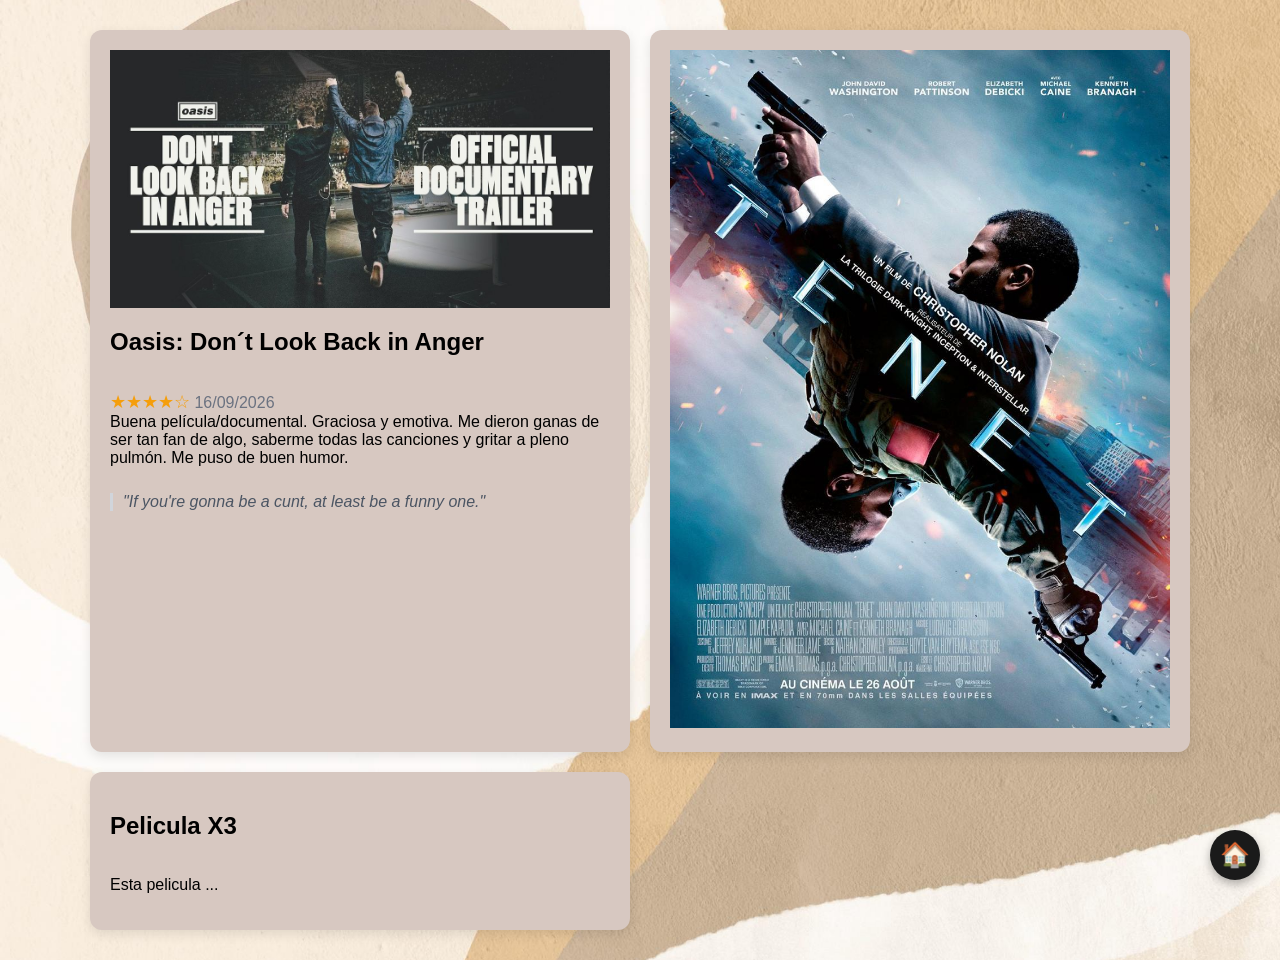
==== catalogo.html @ f57b5c26 "Add files via upload" ====
<head>
    <meta charset="UTF-8">
    <meta name="robots" content="noindex, nofollow">
    <title>Mis reseñas</title>
    <link rel="stylesheet" href="styles.css">
    <!--Esto es un comentario, rel viene de relacion, aclara al navegador que va a ser un archivo de estilos -->
</head>
<body class="pagina-reseñas">
    <div class="tarjeta">
        <img src="oasis.jpg" alt="Descripción de la foto" class="tarjeta-imagen">
        <h2>Oasis: Don´t Look Back in Anger</h2>
        <p>
            <span class="estrellas">★★★★☆</span>
            <span class="fecha">16/09/2026</span>
            <br class="tarjeta-texto"> Buena película/documental. Graciosa y emotiva. Me dieron ganas de ser tan fan de algo, saberme todas
            las canciones y gritar a pleno pulmón. Me puso de buen humor. 
            <blockquote class="tarjeta-cita">
            "If you're gonna be a cunt, at least be a funny one."
        </blockquote>
        </p>
    </div>
    <div class="tarjeta">
        <img src="tenet.jpg" alt="Descripción de la foto" class="tarjeta-imagen">
        <h2>Tenet</h2>
        <p>
            <span class="estrellas">★★★★☆</span>
            <span class="fecha">12/09/2026</span>
            <br class="tarjeta-texto"> Película muy confusa, a lo mejor innecesariamente demasiado y por eso no se lleva las cinco
            estrellas, aun así es muy entretenida como para tener una peor valoración. Una idea muy original 
            
            <blockquote class="tarjeta-cita">
            "What's happened, happened."
        </blockquote>
        </p>
    </div>
    <div class="tarjeta">
        <h2>Pelicula X3</h2>
        <p>Esta pelicula ...</p>
    </div>
<a href="index.html" class="boton-inicio" title="Volver a la página principal">
    🏠
</a>
</body>
---- styles.css ----
body{
    font-family: Arial, Helvetica, sans-serif;
    height: 100%;
    width: 100vw;
    display:flex;
    justify-content:center;
    background: url(fondo.jpg) center center;
    background-size:cover;
    
}
H1{color: #cf3c3c}

/* Estilo del botón */
.boton-redireccion {
  /* 1. Forma y estructura */
  display: inline-block;        /* Permite darle ancho, alto y márgenes */
  padding: 8px 16px;           /* Espacio interno: arriba/abajo e izquierda/derecha */
  
  /* 2. Colores y fondo */
  background-color: #f2c17c;    /* Color de fondo (verde) */
  color: white;                 /* Color del texto */
  
  /* 3. Bordes y esquinas */
  border: 2px solid #965b08;    /* Borde: grosor, estilo y color */
  border-radius: 8px;           /* Redondea las esquinas del rectángulo */
  
  /* 4. Texto y tipografía */
  text-decoration: none;        /* Quita el subrayado azul por defecto */
  font-family: Arial, sans-serif;
  font-weight: bold;            /* Texto en negrita */
  font-size: 16px;
  
  /* 5. Efectos de interacción */
  cursor: pointer;              /* Muestra la manita al pasar el ratón */
  transition: all 0.3s ease;    /* Suaviza los cambios de color al pasar el ratón */
}
a:hover {color:#965b08;} /* color par aplicar al enlace después de que se visita*/
/*  
    body.pagina-reseñas{
        background-image: none;
        background-color:#f0d0a3;}
    .tarjeta{
     1. Forma y estructura 
    display: inline-block;         Permite darle ancho, alto y márgenes 
    padding: 6px 10px;            Espacio interno: arriba/abajo e izquierda/derecha 
    
     2. Colores y fondo 
    background-color: #f2c17c;     Color de fondo (verde) 
    color: white;                  Color del texto 
    
     3. Bordes y esquinas 
    border: 2px solid #965b08;     Borde: grosor, estilo y color 
    border-radius: 8px;            Redondea las esquinas del rectángulo 
    
     4. Texto y tipografía 
    text-decoration: none;         Quita el subrayado azul por defecto 
    font-family: Arial, sans-serif;
    font-size: 16px;
    }
*/
body.pagina-reseñas {
    display: grid;
    /* Reemplaza auto-fit por un número fijo de columnas */
    grid-template-columns: repeat(2, 1fr); 
    gap: 20px;
    width: 100%;
    max-width: 1100px;
    margin: 10px auto;
    padding: 20px;
}
/* 2. Estilo individual de la Tarjeta */
.tarjeta {
    background-color: rgb(215, 200, 193);   /* Fondo blanco para resaltar sobre el fondo azul */
    border-radius: 12px;       /* Esquinas redondeadas */
    box-shadow: 0 4px 12px rgba(0, 0, 0, 0.1); /* Sombra suave para dar elevación */
    overflow: auto;          /* Mantiene la imagen dentro de los bordes redondeados */
    display: flex;
    flex-direction: column;    /* Ordena imagen arriba y texto abajo internamente */
    transition: transform 0.3s ease, box-shadow 0.3s ease;
    padding: 20px;
}
.tarjeta:hover {
    background-color: rgb(195, 180, 173); /* El nuevo color de fondo al pasar el ratón */
    cursor: pointer;                      /* Cambia el cursor a una mano */
}
.estrellas {
    color: #f59e0b;                        /* Color dorado/amarillo para las estrellas */
    font-size: 1.1rem;
}

.fecha {
    color: #6b7280;                        /* Color gris discreto */
}
.tarjeta-cita {
    margin: 10px 0 0 0;
    padding-left: 10px;
    border-left: 3px solid #d1d5db;        /* Línea lateral para destacar la frase */
    font-style: italic;
    color: #4b5563;
}
.tarjeta-texto {
    text-align: justify;

}

.boton-inicio {
    position: fixed;            /* Lo fija en la pantalla aunque hagas scroll */
    bottom: 20px;               /* Distancia desde la parte inferior */
    right: 20px;                /* Distancia desde la derecha */
    width: 50px;
    height: 50px;
    background-color: #1a1a1a;  /* Color de fondo del botón */
    color: #ffffff;             /* Color del icono */
    border-radius: 50%;         /* Lo hace completamente redondo */
    display: flex;
    justify-content: center;    /* Centra el icono horizontalmente */
    align-items: center;        /* Centra el icono verticalmente */
    font-size: 24px;            /* Tamaño de la casita */
    text-decoration: none;      /* Quita el subrayado del enlace */
    box-shadow: 0 4px 10px rgba(0, 0, 0, 0.3); /* Sombra para resaltar */
    z-index: 1000;              /* Asegura que quede por encima de otros elementos */
    transition: transform 0.2s ease, background-color 0.2s ease;
}

/* Efecto al pasar el ratón por encima */
.boton-inicio:hover {
    background-color: #333333;
    transform: scale(1.1);      /* Se agranda ligeramente */
}
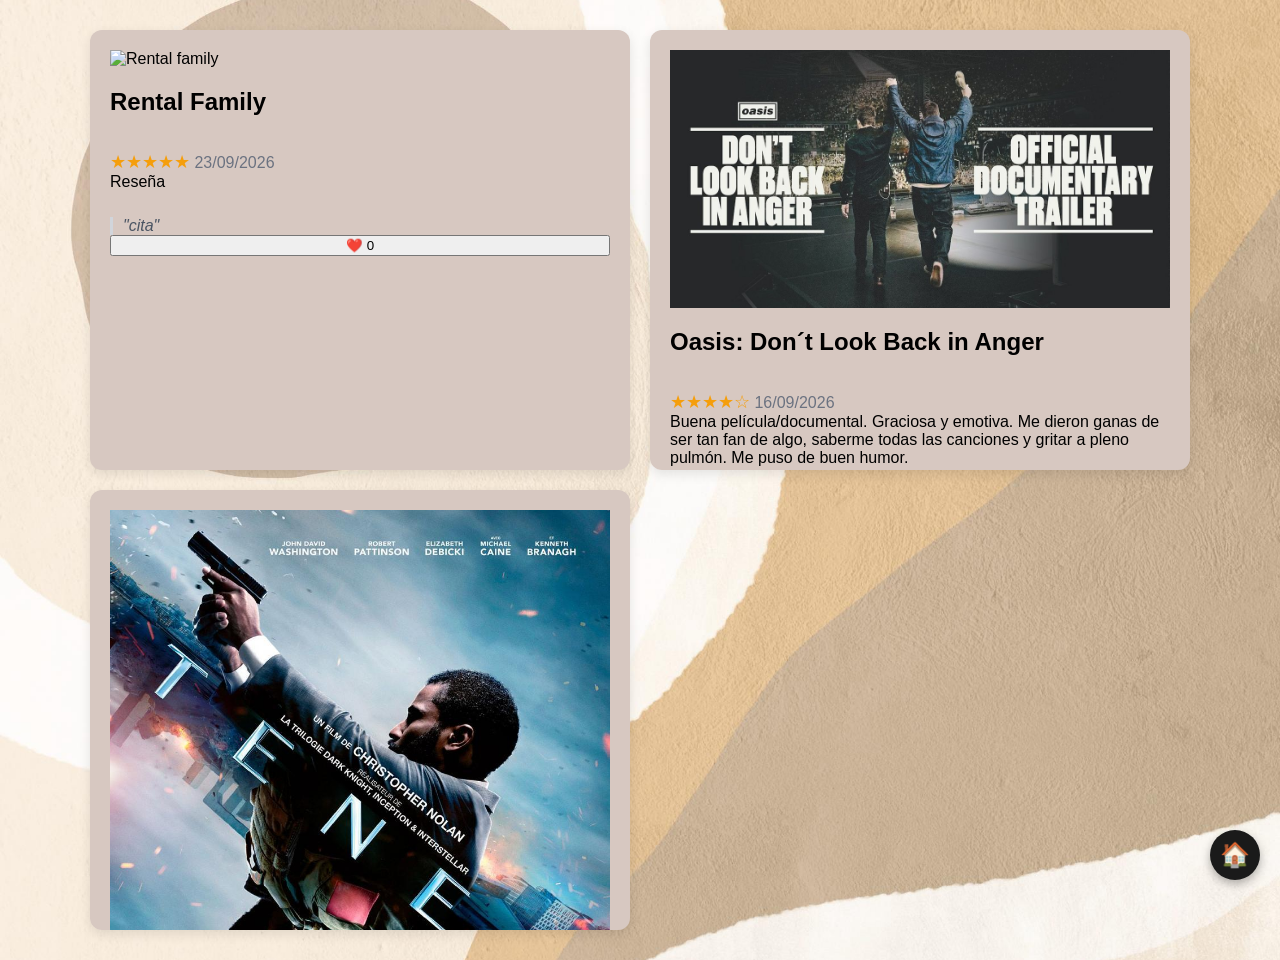
==== commit bd931814: "Update catalogo.html" ====
--- a/catalogo.html
+++ b/catalogo.html
@@ -6,6 +6,20 @@
     <!--Esto es un comentario, rel viene de relacion, aclara al navegador que va a ser un archivo de estilos -->
 </head>
 <body class="pagina-reseñas">
+    <div class="tarjeta">
+        <img src="rental_family.png" alt="Rental family" class="tarjeta-imagen">
+        <h2>Rental Family</h2>
+        <p><span class="estrellas">★★★★★</span>
+            <span class="fecha">23/09/2026</span>
+            <br class="tarjeta-texto"> Reseña
+            
+            <blockquote class="tarjeta-cita">
+            "cita"
+        </blockquote>
+        <button class="btn-like" onclick="darLike(this)">
+            ❤️ <span class="contador-likes">0</span>
+        </button></p>
+    </div>
     <div class="tarjeta">
         <img src="oasis.jpg" alt="Descripción de la foto" class="tarjeta-imagen">
         <h2>Oasis: Don´t Look Back in Anger</h2>
@@ -17,6 +31,9 @@
             <blockquote class="tarjeta-cita">
             "If you're gonna be a cunt, at least be a funny one."
         </blockquote>
+        <button class="btn-like" onclick="darLike(this)">
+            ❤️ <span class="contador-likes">0</span>
+        </button>
         </p>
     </div>
     <div class="tarjeta">
@@ -31,13 +48,32 @@
             <blockquote class="tarjeta-cita">
             "What's happened, happened."
         </blockquote>
+        <button class="btn-like" onclick="darLike(this)">
+            ❤️ <span class="contador-likes">0</span>
+        </button>
         </p>
     </div>
-    <div class="tarjeta">
-        <h2>Pelicula X3</h2>
-        <p>Esta pelicula ...</p>
-    </div>
+    
 <a href="index.html" class="boton-inicio" title="Volver a la página principal">
     🏠
 </a>
-</body>+<script>
+function darLike(boton) {
+    // Busca el elemento del número dentro del botón que fue presionado
+    const contador = boton.querySelector('.contador-likes');
+    let likesActuales = parseInt(contador.textContent);
+
+    // Comprueba si el botón ya tiene la clase 'activo' (ya le dimos like)
+    if (boton.classList.contains('activo')) {
+        likesActuales--;               // Quita un like
+        boton.classList.remove('activo');
+    } else {
+        likesActuales++;               // Agrega un like
+        boton.classList.add('activo');
+    }
+
+    // Actualiza el número visible
+    contador.textContent = likesActuales;
+}
+</script>
+</body>
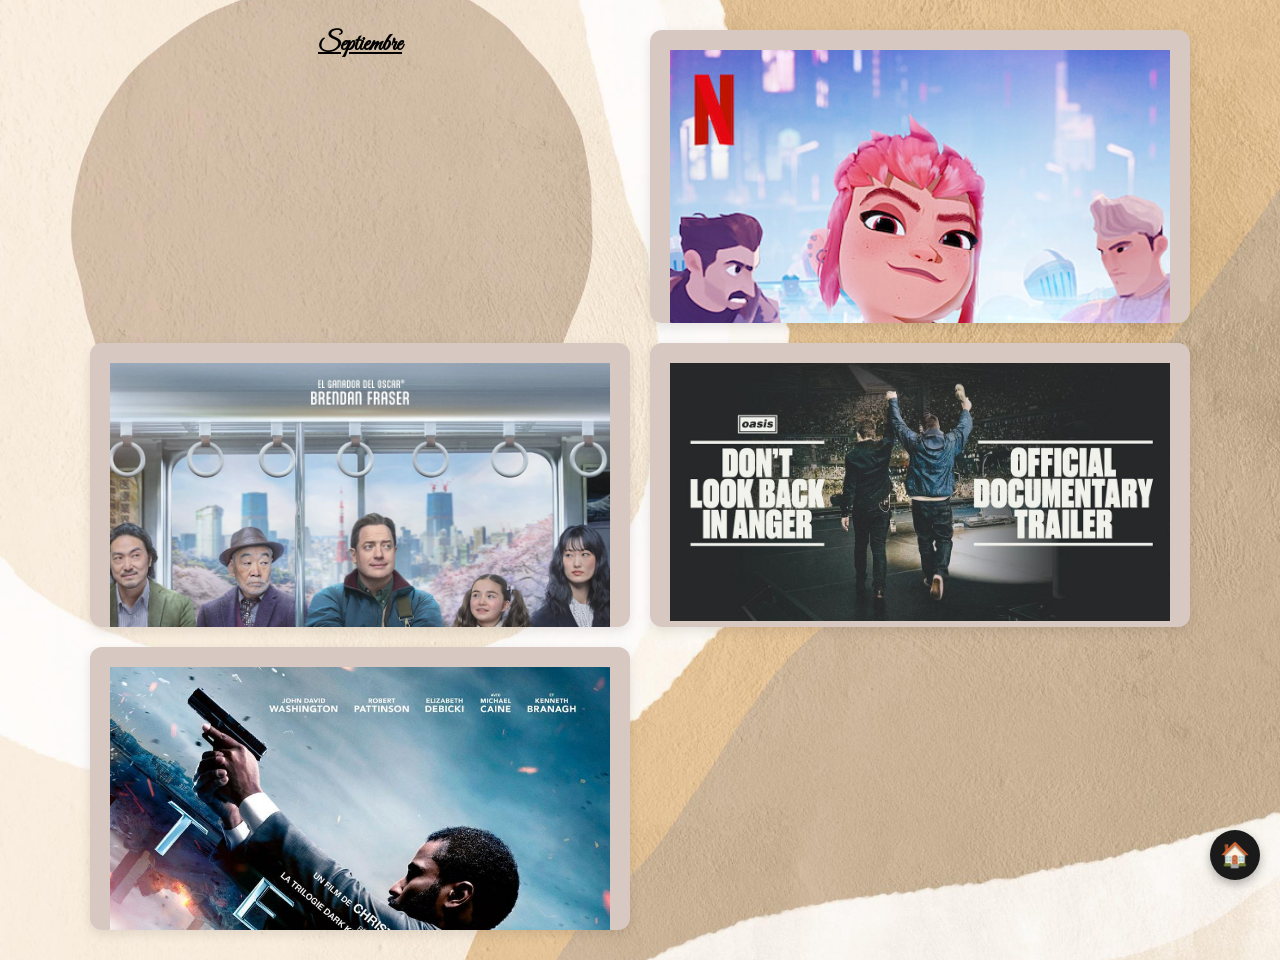
==== commit f7485f7e: "Nimona in da house, intenté poner título de mes y añadí la tabla de finanzas" ====
--- a/catalogo.html
+++ b/catalogo.html
@@ -3,24 +3,47 @@
     <meta name="robots" content="noindex, nofollow">
     <title>Mis reseñas</title>
     <link rel="stylesheet" href="styles.css">
+    <link rel="preconnect" href="https://fonts.googleapis.com">
+    <link rel="preconnect" href="https://fonts.gstatic.com" crossorigin>
+    <link href="https://fonts.googleapis.com/css2?family=Alex+Brush&family=Great+Vibes&family=Sacramento&display=swap" rel="stylesheet">
     <!--Esto es un comentario, rel viene de relacion, aclara al navegador que va a ser un archivo de estilos -->
 </head>
 <body class="pagina-reseñas">
-    <div class="tarjeta">
+    <h1 class="mes">Septiembre</h1>
+    <div class="tarjeta" id="reseña-nimona">
+        <img src="nimona.jpg" alt="Descripción de la foto" class="tarjeta-imagen">
+        <h2>Nimona</h2>
+        <p>
+            <span class="estrellas">★★★⯨</span>
+            <span class="fecha">25/09/2026</span>
+            <br class="tarjeta-texto">
+             Qué animación tan más bonita. Qué recuerdos de cuando me leí
+            el libro. 
+            <blockquote class="tarjeta-cita">
+            "Something, something, something... We win"
+        </blockquote>
+        <button class="btn-like" onclick="darLike(this)">
+            ❤️ <span class="contador-likes">0</span>
+        </button>
+        </p>
+    </div>
+    <div class="tarjeta" id="reseña-rental_family">
         <img src="rental_family.png" alt="Rental family" class="tarjeta-imagen">
         <h2>Rental Family</h2>
         <p><span class="estrellas">★★★★★</span>
             <span class="fecha">23/09/2026</span>
-            <br class="tarjeta-texto"> Reseña
+            <br class="tarjeta-texto">  Qué trama más bonita y más triste a la vez. 
+            Qué curiosa la fina línea entre lo que sentimos y lo que fingimos y que manera más original de abordar el tema.
+            Al final, los seres humanos somos vínculos.
             
             <blockquote class="tarjeta-cita">
-            "cita"
+            "Sometimes all we need is someone to look us in the eye and remind us we exist."
         </blockquote>
         <button class="btn-like" onclick="darLike(this)">
             ❤️ <span class="contador-likes">0</span>
         </button></p>
     </div>
-    <div class="tarjeta">
+    <div class="tarjeta" id="reseña-oasis">
         <img src="oasis.jpg" alt="Descripción de la foto" class="tarjeta-imagen">
         <h2>Oasis: Don´t Look Back in Anger</h2>
         <p>
@@ -36,7 +59,7 @@
         </button>
         </p>
     </div>
-    <div class="tarjeta">
+    <div class="tarjeta" id="reseña-tenet">
         <img src="tenet.jpg" alt="Descripción de la foto" class="tarjeta-imagen">
         <h2>Tenet</h2>
         <p>
@@ -53,6 +76,7 @@
         </button>
         </p>
     </div>
+    
     
 <a href="index.html" class="boton-inicio" title="Volver a la página principal">
     🏠
--- a/styles.css
+++ b/styles.css
@@ -3,6 +3,7 @@
     height: 100%;
     width: 100vw;
     display:flex;
+    flex-direction: column;
     justify-content:center;
     background: url(fondo.jpg) center center;
     background-size:cover;
@@ -58,6 +59,28 @@
     font-size: 16px;
     }
 */
+.mes {
+    color: black;
+    font-family: 'Great Vibes', cursive, Verdana, sans-serif;
+    font-size: x-large;
+    text-decoration: underline;
+
+    /* 1. Ajusta la caja exactamente al tamaño de la palabra */
+    display: block;
+    width: fit-content;
+    
+    /* 2. Centra el bloque en el espacio disponible */
+    margin: 0 auto 20px auto; 
+
+    /* 3. Transición suave con transform en lugar de font-size */
+    transition: transform 0.15s ease;
+}
+
+.mes:hover {
+    /* 4. Agranda el texto sin afectar la caja invisible */
+    transform: scale(1.2);
+    cursor: pointer;
+}
 body.pagina-reseñas {
     display: grid;
     /* Reemplaza auto-fit por un número fijo de columnas */
@@ -68,6 +91,7 @@
     margin: 10px auto;
     padding: 20px;
 }
+
 /* 2. Estilo individual de la Tarjeta */
 .tarjeta {
     background-color: rgb(215, 200, 193);   /* Fondo blanco para resaltar sobre el fondo azul */
@@ -126,4 +150,35 @@
 .boton-inicio:hover {
     background-color: #333333;
     transform: scale(1.1);      /* Se agranda ligeramente */
-}+}
+.btn-like {
+    background-color: #fce7f3;
+    color: #db2777;
+    border: 1px solid #fbcfe8;
+    padding: 6px 14px;
+    border-radius: 20px;
+    font-weight: bold;
+    cursor: pointer;
+    display: inline-flex;
+    align-items: center;
+    gap: 6px;
+    transition: transform 0.2s ease, background-color 0.2s ease;
+    margin-top: 10px;
+}
+
+.btn-like:hover {
+    background-color: #fbcfe8;
+    transform: scale(1.05);
+}
+
+/* Estilo cuando ya se ha dado like */
+.btn-like.activo {
+    background-color: #ec4899;
+    color: white;
+    border-color: #ec4899;
+}
+.linea-puntos {
+    border: none;                 /* Quitamos el borde sólido por defecto */
+    border-top: 2px dotted #333;  /* Creamos la línea de puntitos arriba */
+    margin: 2em 0;                /* Espacio arriba y abajo de la línea */
+}
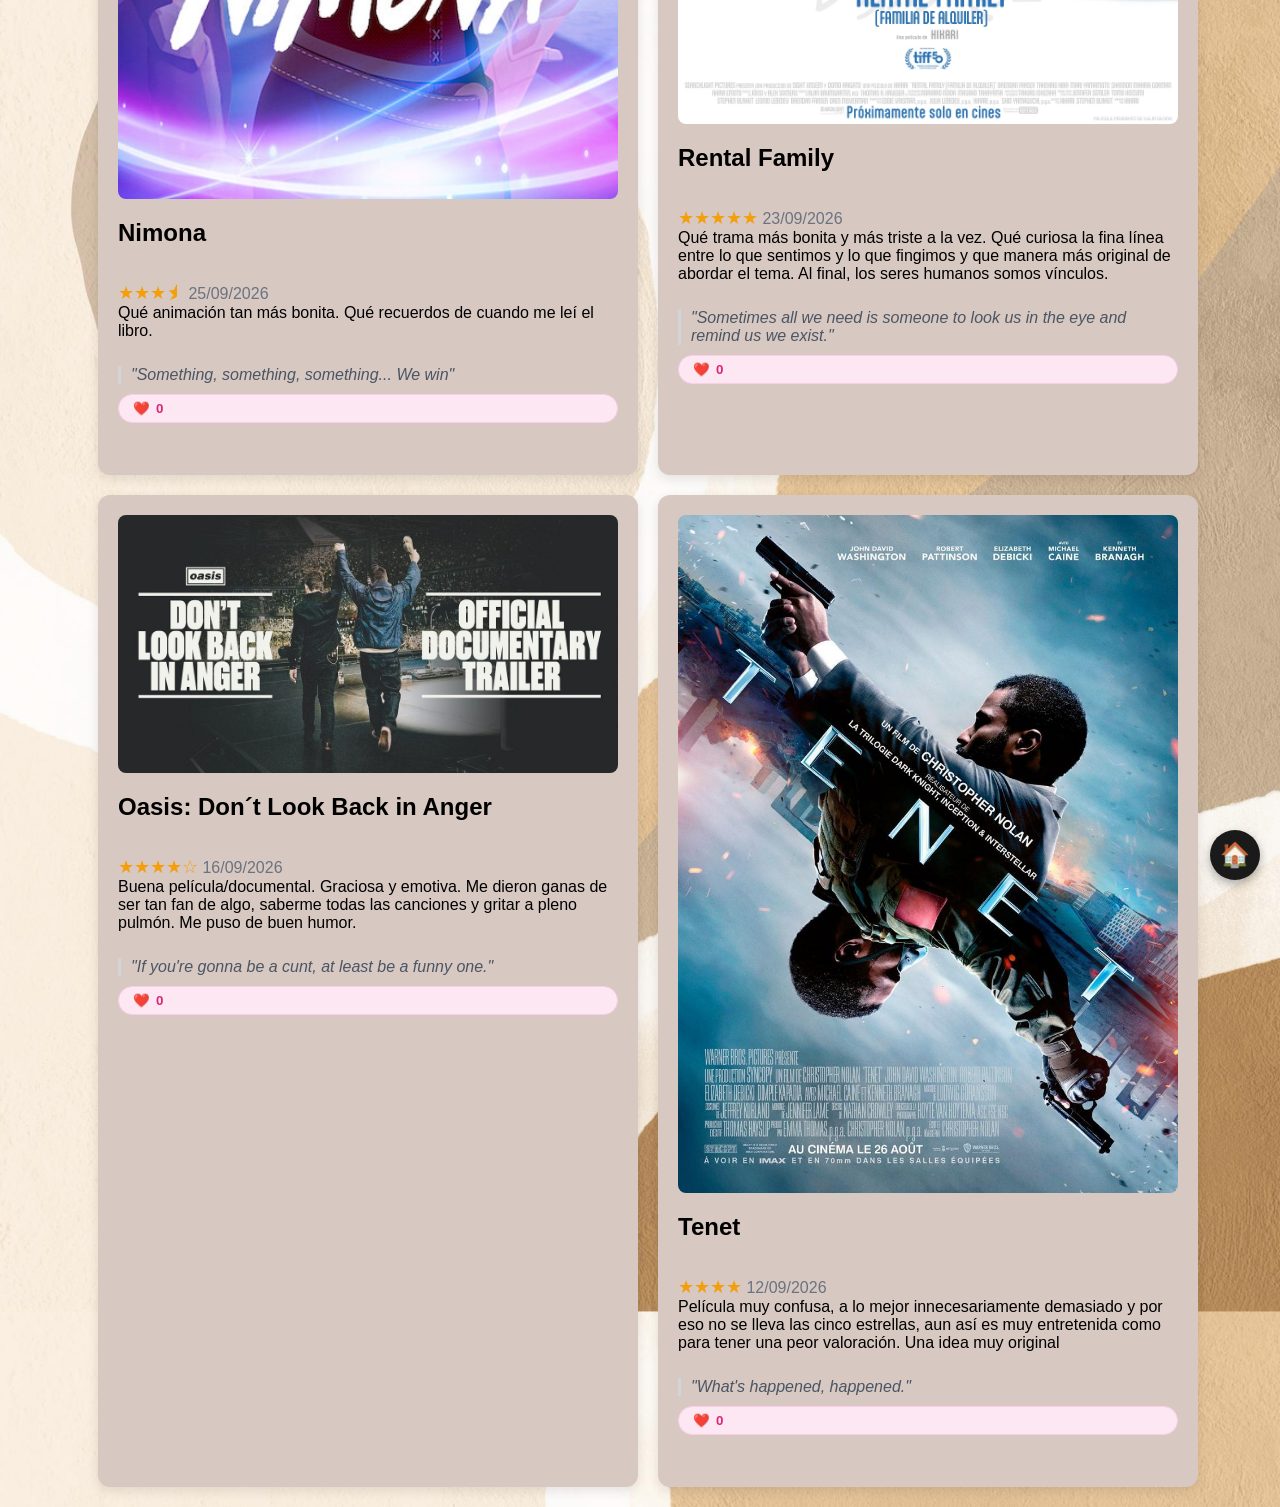
==== commit a4cf3f3f: "actualización tarjetas" ====
--- a/catalogo.html
+++ b/catalogo.html
@@ -8,73 +8,75 @@
     <link href="https://fonts.googleapis.com/css2?family=Alex+Brush&family=Great+Vibes&family=Sacramento&display=swap" rel="stylesheet">
     <!--Esto es un comentario, rel viene de relacion, aclara al navegador que va a ser un archivo de estilos -->
 </head>
-<body class="pagina-reseñas">
+<body >
     <h1 class="mes">Septiembre</h1>
-    <div class="tarjeta" id="reseña-nimona">
-        <img src="nimona.jpg" alt="Descripción de la foto" class="tarjeta-imagen">
-        <h2>Nimona</h2>
-        <p>
-            <span class="estrellas">★★★⯨</span>
-            <span class="fecha">25/09/2026</span>
-            <br class="tarjeta-texto">
-             Qué animación tan más bonita. Qué recuerdos de cuando me leí
-            el libro. 
-            <blockquote class="tarjeta-cita">
-            "Something, something, something... We win"
-        </blockquote>
-        <button class="btn-like" onclick="darLike(this)">
-            ❤️ <span class="contador-likes">0</span>
-        </button>
-        </p>
-    </div>
-    <div class="tarjeta" id="reseña-rental_family">
-        <img src="rental_family.png" alt="Rental family" class="tarjeta-imagen">
-        <h2>Rental Family</h2>
-        <p><span class="estrellas">★★★★★</span>
-            <span class="fecha">23/09/2026</span>
-            <br class="tarjeta-texto">  Qué trama más bonita y más triste a la vez. 
-            Qué curiosa la fina línea entre lo que sentimos y lo que fingimos y que manera más original de abordar el tema.
-            Al final, los seres humanos somos vínculos.
-            
-            <blockquote class="tarjeta-cita">
-            "Sometimes all we need is someone to look us in the eye and remind us we exist."
-        </blockquote>
-        <button class="btn-like" onclick="darLike(this)">
-            ❤️ <span class="contador-likes">0</span>
-        </button></p>
-    </div>
-    <div class="tarjeta" id="reseña-oasis">
-        <img src="oasis.jpg" alt="Descripción de la foto" class="tarjeta-imagen">
-        <h2>Oasis: Don´t Look Back in Anger</h2>
-        <p>
-            <span class="estrellas">★★★★☆</span>
-            <span class="fecha">16/09/2026</span>
-            <br class="tarjeta-texto"> Buena película/documental. Graciosa y emotiva. Me dieron ganas de ser tan fan de algo, saberme todas
-            las canciones y gritar a pleno pulmón. Me puso de buen humor. 
-            <blockquote class="tarjeta-cita">
-            "If you're gonna be a cunt, at least be a funny one."
-        </blockquote>
-        <button class="btn-like" onclick="darLike(this)">
-            ❤️ <span class="contador-likes">0</span>
-        </button>
-        </p>
-    </div>
-    <div class="tarjeta" id="reseña-tenet">
-        <img src="tenet.jpg" alt="Descripción de la foto" class="tarjeta-imagen">
-        <h2>Tenet</h2>
-        <p>
-            <span class="estrellas">★★★★☆</span>
-            <span class="fecha">12/09/2026</span>
-            <br class="tarjeta-texto"> Película muy confusa, a lo mejor innecesariamente demasiado y por eso no se lleva las cinco
-            estrellas, aun así es muy entretenida como para tener una peor valoración. Una idea muy original 
-            
-            <blockquote class="tarjeta-cita">
-            "What's happened, happened."
-        </blockquote>
-        <button class="btn-like" onclick="darLike(this)">
-            ❤️ <span class="contador-likes">0</span>
-        </button>
-        </p>
+    <div class="pagina-reseñas">
+        <div class="tarjeta" id="reseña-nimona">
+            <img src="nimona.jpg" alt="Descripción de la foto" class="tarjeta-imagen">
+            <h2>Nimona</h2>
+            <p>
+                <span class="estrellas">★★★⯨</span>
+                <span class="fecha">25/09/2026</span>
+                <br class="tarjeta-texto">
+                Qué animación tan más bonita. Qué recuerdos de cuando me leí
+                el libro. 
+                <blockquote class="tarjeta-cita">
+                "Something, something, something... We win"
+            </blockquote>
+            <button class="btn-like" onclick="darLike(this)">
+                ❤️ <span class="contador-likes">0</span>
+            </button>
+            </p>
+        </div>
+        <div class="tarjeta" id="reseña-rental_family">
+            <img src="rental_family.png" alt="Rental family" class="tarjeta-imagen">
+            <h2>Rental Family</h2>
+            <p><span class="estrellas">★★★★★</span>
+                <span class="fecha">23/09/2026</span>
+                <br class="tarjeta-texto">  Qué trama más bonita y más triste a la vez. 
+                Qué curiosa la fina línea entre lo que sentimos y lo que fingimos y que manera más original de abordar el tema.
+                Al final, los seres humanos somos vínculos.
+                
+                <blockquote class="tarjeta-cita">
+                "Sometimes all we need is someone to look us in the eye and remind us we exist."
+            </blockquote>
+            <button class="btn-like" onclick="darLike(this)">
+                ❤️ <span class="contador-likes">0</span>
+            </button></p>
+        </div>
+        <div class="tarjeta" id="reseña-oasis">
+            <img src="oasis.jpg" alt="Descripción de la foto" class="tarjeta-imagen">
+            <h2>Oasis: Don´t Look Back in Anger</h2>
+            <p>
+                <span class="estrellas">★★★★☆</span>
+                <span class="fecha">16/09/2026</span>
+                <br class="tarjeta-texto"> Buena película/documental. Graciosa y emotiva. Me dieron ganas de ser tan fan de algo, saberme todas
+                las canciones y gritar a pleno pulmón. Me puso de buen humor. 
+                <blockquote class="tarjeta-cita">
+                "If you're gonna be a cunt, at least be a funny one."
+            </blockquote>
+            <button class="btn-like" onclick="darLike(this)">
+                ❤️ <span class="contador-likes">0</span>
+            </button>
+            </p>
+        </div>
+        <div class="tarjeta" id="reseña-tenet">
+            <img src="tenet.jpg" alt="Descripción de la foto" class="tarjeta-imagen">
+            <h2>Tenet</h2>
+            <p>
+                <span class="estrellas">★★★★</span>
+                <span class="fecha">12/09/2026</span>
+                <br class="tarjeta-texto"> Película muy confusa, a lo mejor innecesariamente demasiado y por eso no se lleva las cinco
+                estrellas, aun así es muy entretenida como para tener una peor valoración. Una idea muy original 
+                
+                <blockquote class="tarjeta-cita">
+                "What's happened, happened."
+            </blockquote>
+            <button class="btn-like" onclick="darLike(this)">
+                ❤️ <span class="contador-likes">0</span>
+            </button>
+            </p>
+        </div>
     </div>
     
     
--- a/styles.css
+++ b/styles.css
@@ -69,37 +69,42 @@
     display: block;
     width: fit-content;
     
-    /* 2. Centra el bloque en el espacio disponible */
+    /* 2. REEMPLAZO: 'auto' a la izquierda y derecha calcula el centro exacto */
     margin: 0 auto 20px auto; 
 
-    /* 3. Transición suave con transform en lugar de font-size */
+    /* 3. Transición suave con transform */
     transition: transform 0.15s ease;
 }
 
 .mes:hover {
-    /* 4. Agranda el texto sin afectar la caja invisible */
+    /* 4. Agranda el texto sin desajustar el centro */
     transform: scale(1.2);
     cursor: pointer;
 }
-body.pagina-reseñas {
+.pagina-reseñas {
     display: grid;
-    /* Reemplaza auto-fit por un número fijo de columnas */
-    grid-template-columns: repeat(2, 1fr); 
+    grid-template-columns: repeat(2, 1fr); /* 2 columnas iguales */
     gap: 20px;
     width: 100%;
     max-width: 1100px;
-    margin: 10px auto;
+    margin: 0 auto; /* Centra el bloque entero de tarjetas */
     padding: 20px;
+}
+.tarjeta-imagen {
+    width: 100%;
+    height: auto;
+    border-radius: 8px;
+    object-fit: cover;
 }
 
 /* 2. Estilo individual de la Tarjeta */
 .tarjeta {
-    background-color: rgb(215, 200, 193);   /* Fondo blanco para resaltar sobre el fondo azul */
-    border-radius: 12px;       /* Esquinas redondeadas */
-    box-shadow: 0 4px 12px rgba(0, 0, 0, 0.1); /* Sombra suave para dar elevación */
-    overflow: auto;          /* Mantiene la imagen dentro de los bordes redondeados */
+    background-color: rgb(215, 200, 193);
+    border-radius: 12px;
+    box-shadow: 0 4px 12px rgba(0, 0, 0, 0.1);
+    overflow: hidden; /* Cambiado de 'auto' a 'hidden' para no crear barras molestas */
     display: flex;
-    flex-direction: column;    /* Ordena imagen arriba y texto abajo internamente */
+    flex-direction: column;
     transition: transform 0.3s ease, box-shadow 0.3s ease;
     padding: 20px;
 }
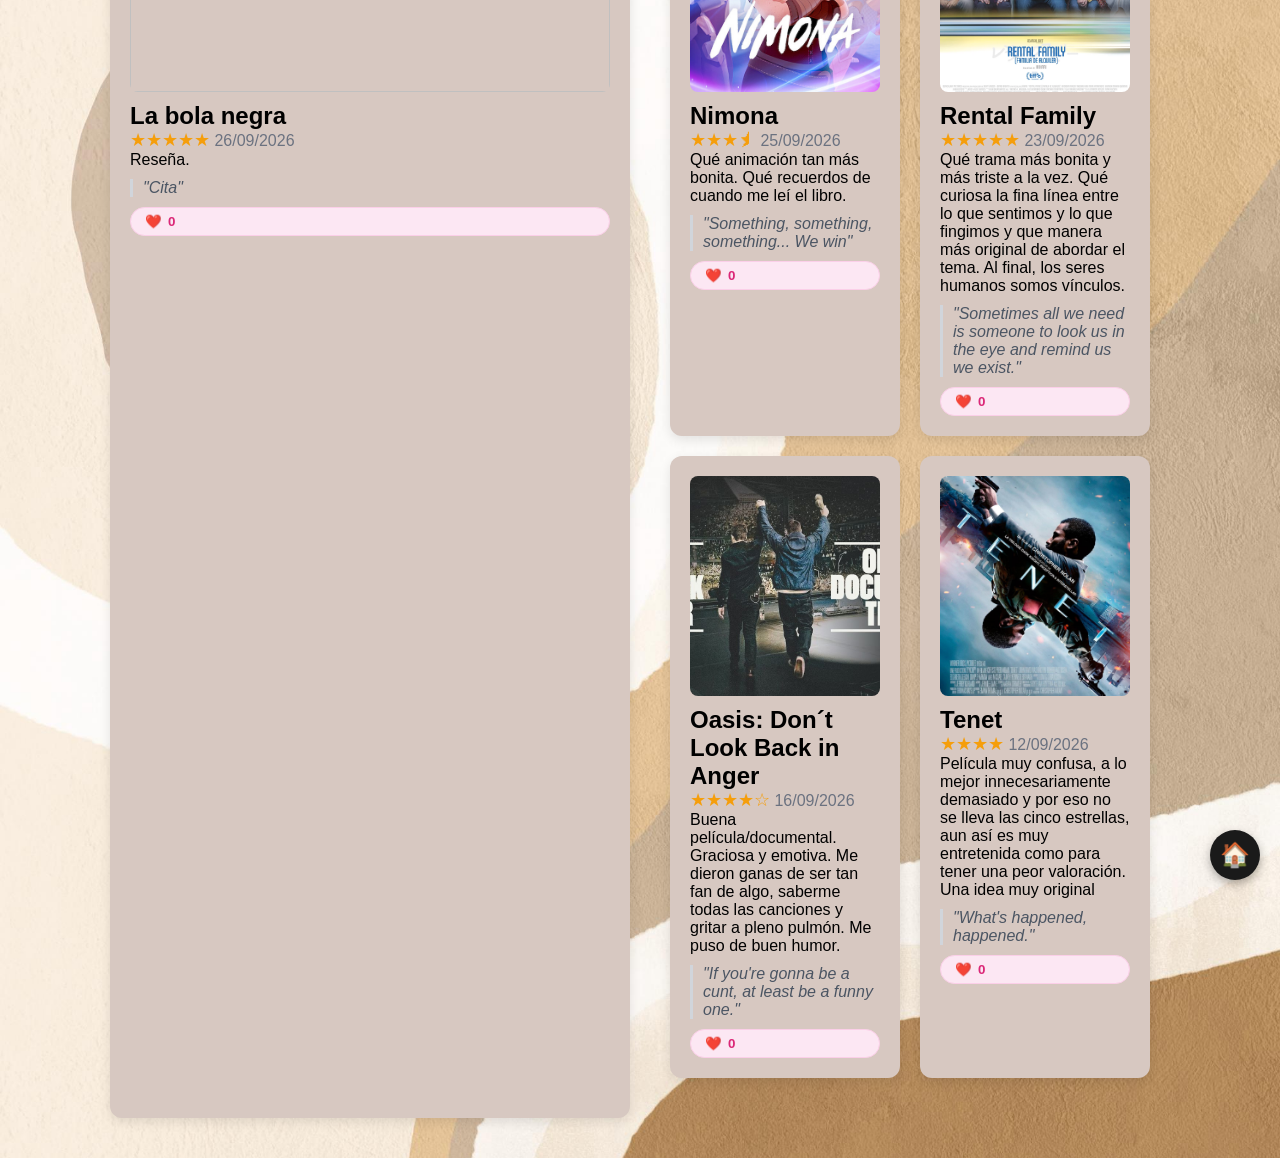
==== commit f4bf536c: "bola negra" ====
--- a/catalogo.html
+++ b/catalogo.html
@@ -10,6 +10,23 @@
 </head>
 <body >
     <h1 class="mes">Septiembre</h1>
+    <div class="pagina-reseñas">
+        <div class="tarjeta" id="reseña-bola_negra">
+            <img src="bola_negra.jpg" alt="Descripción de la foto" class="tarjeta-imagen">
+            <h2>La bola negra</h2>
+            <p>
+                <span class="estrellas">★★★★★</span>
+                <span class="fecha">26/09/2026</span>
+                <br class="tarjeta-texto">
+                Reseña. 
+                <blockquote class="tarjeta-cita">
+                "Cita"
+            </blockquote>
+            <button class="btn-like" onclick="darLike(this)">
+                ❤️ <span class="contador-likes">0</span>
+            </button>
+            </p>
+        </div>
     <div class="pagina-reseñas">
         <div class="tarjeta" id="reseña-nimona">
             <img src="nimona.jpg" alt="Descripción de la foto" class="tarjeta-imagen">
--- a/styles.css
+++ b/styles.css
@@ -59,58 +59,70 @@
     font-size: 16px;
     }
 */
+/* Reseteo para quitar márgenes extraños */
+* {
+    margin: 0;
+    padding: 0;
+    box-sizing: border-box;
+}
+
+body {
+    padding-top: 20px;
+    background-color: #e5d8cc; /* Tu color de fondo */
+}
+
+/* Título de Septiembre centrado arriba */
 .mes {
     color: black;
     font-family: 'Great Vibes', cursive, Verdana, sans-serif;
-    font-size: x-large;
+    font-size: 2.5rem;
     text-decoration: underline;
-
-    /* 1. Ajusta la caja exactamente al tamaño de la palabra */
     display: block;
     width: fit-content;
-    
-    /* 2. REEMPLAZO: 'auto' a la izquierda y derecha calcula el centro exacto */
-    margin: 0 auto 20px auto; 
-
-    /* 3. Transición suave con transform */
+    margin: 10px auto 30px auto; /* 30px de margen abajo para separarlo de las tarjetas */
     transition: transform 0.15s ease;
 }
 
 .mes:hover {
-    /* 4. Agranda el texto sin desajustar el centro */
     transform: scale(1.2);
     cursor: pointer;
 }
+
+/* Rejilla de 2 columnas para LAS TARJETAS */
 .pagina-reseñas {
     display: grid;
-    grid-template-columns: repeat(2, 1fr); /* 2 columnas iguales */
+    grid-template-columns: repeat(2, 1fr); /* Garantiza 2 columnas iguales */
     gap: 20px;
     width: 100%;
     max-width: 1100px;
-    margin: 0 auto; /* Centra el bloque entero de tarjetas */
-    padding: 20px;
-}
+    margin: 0 auto; /* Centra toda la parrilla */
+    padding: 0 20px 40px 20px;
+}
+
+/* ¡OBLIGATORIO! Esto evita que la imagen de la tarjeta nueva rompa la columna */
 .tarjeta-imagen {
     width: 100%;
-    height: auto;
+    height: 220px; /* Ancho completo y altura fija bonita */
+    object-fit: cover; /* Ajusta la foto sin deformarla */
     border-radius: 8px;
-    object-fit: cover;
-}
-
-/* 2. Estilo individual de la Tarjeta */
+    margin-bottom: 10px;
+}
+
+/* Estilo individual de la Tarjeta */
 .tarjeta {
     background-color: rgb(215, 200, 193);
     border-radius: 12px;
     box-shadow: 0 4px 12px rgba(0, 0, 0, 0.1);
-    overflow: hidden; /* Cambiado de 'auto' a 'hidden' para no crear barras molestas */
+    overflow: hidden;
     display: flex;
     flex-direction: column;
+    padding: 20px;
     transition: transform 0.3s ease, box-shadow 0.3s ease;
-    padding: 20px;
-}
+}
+
 .tarjeta:hover {
-    background-color: rgb(195, 180, 173); /* El nuevo color de fondo al pasar el ratón */
-    cursor: pointer;                      /* Cambia el cursor a una mano */
+    background-color: rgb(195, 180, 173);
+    cursor: pointer;
 }
 .estrellas {
     color: #f59e0b;                        /* Color dorado/amarillo para las estrellas */
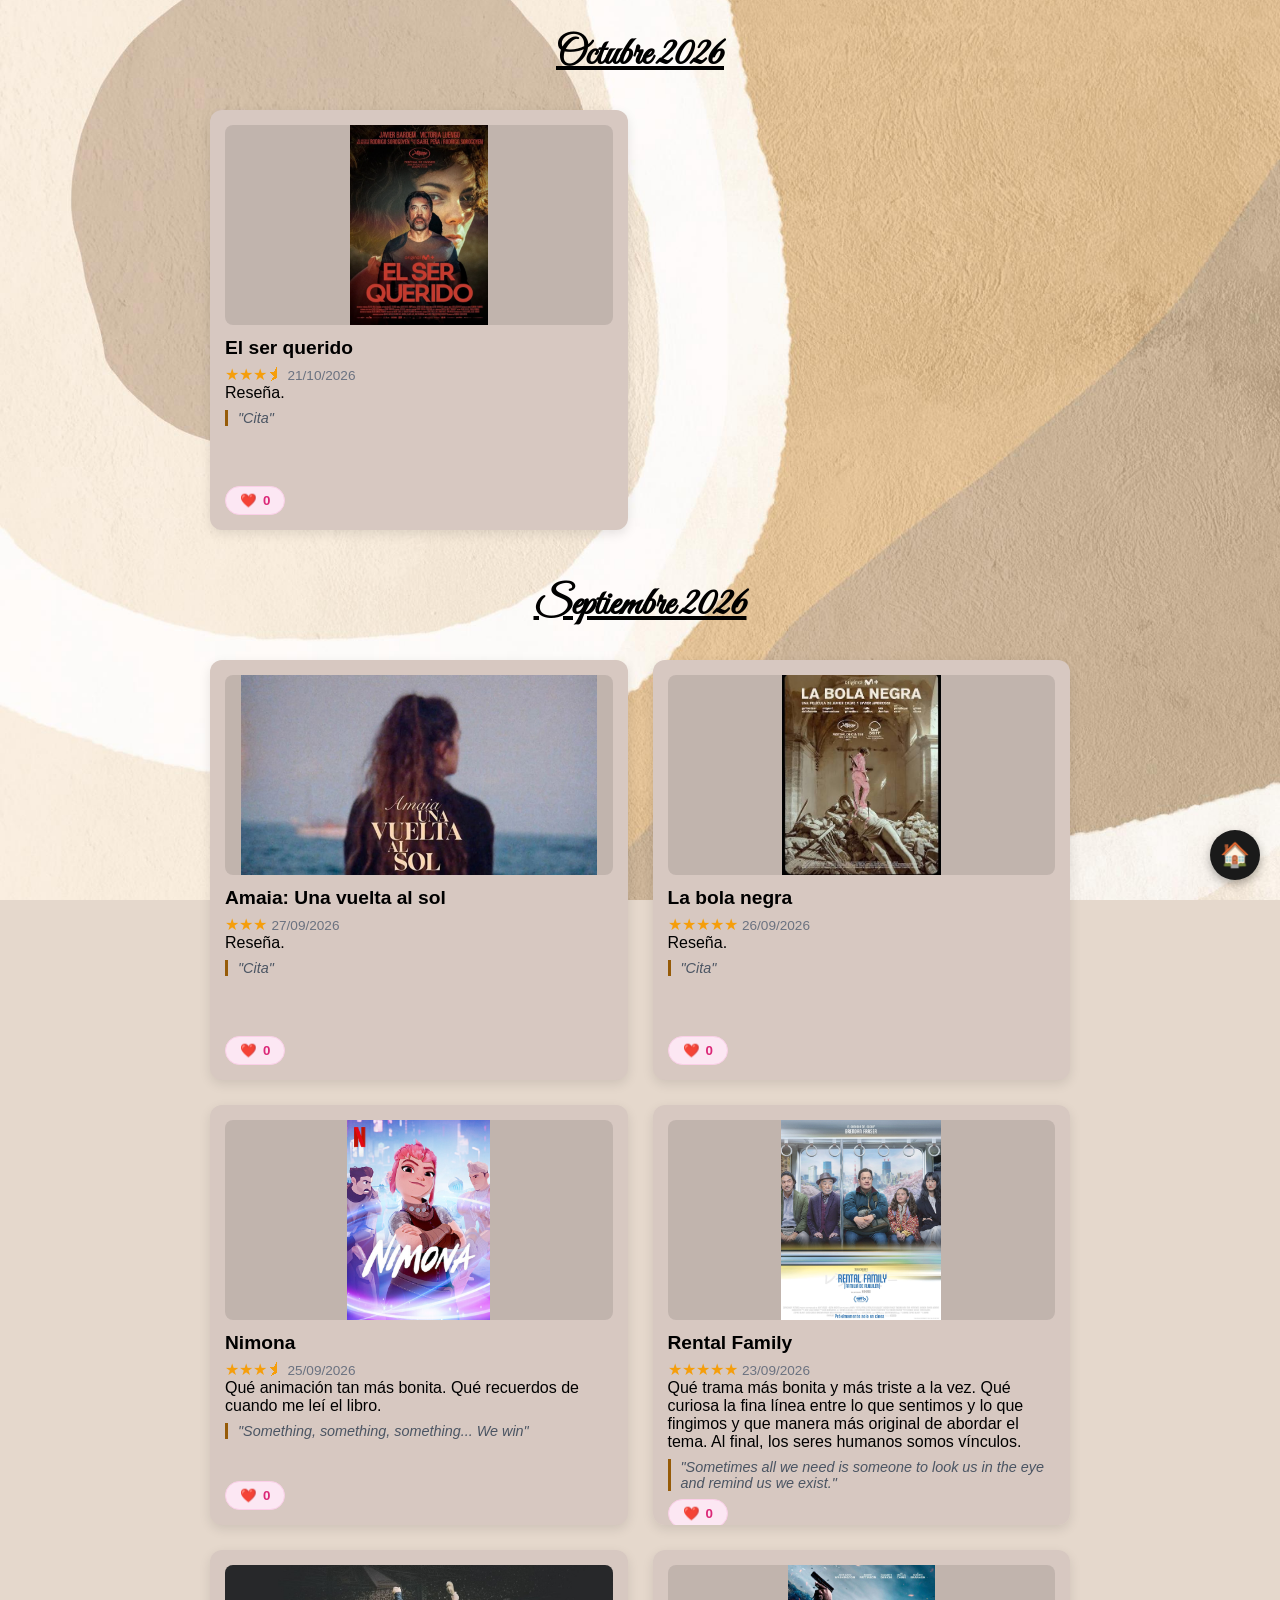
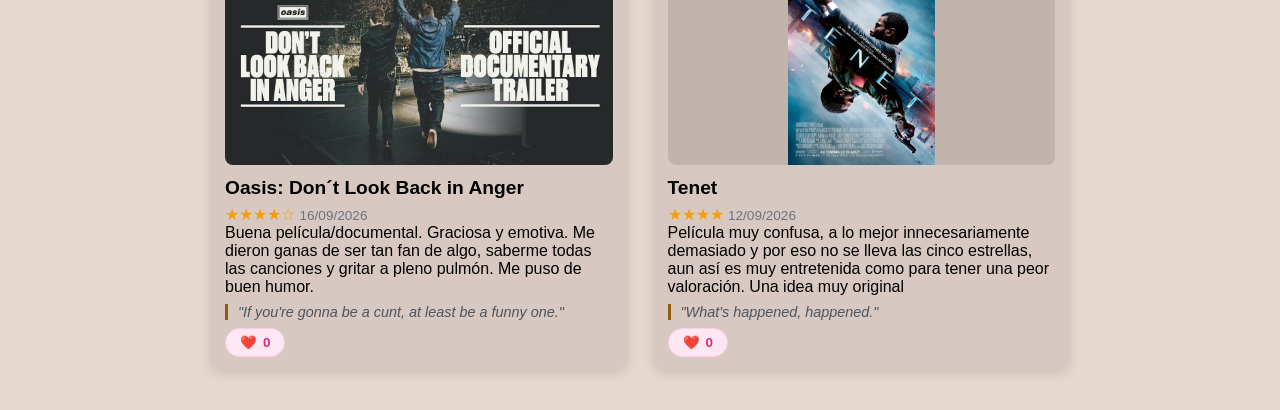
==== commit 40efc1e8: "actualizaciones" ====
--- a/catalogo.html
+++ b/catalogo.html
@@ -9,8 +9,43 @@
     <!--Esto es un comentario, rel viene de relacion, aclara al navegador que va a ser un archivo de estilos -->
 </head>
 <body >
-    <h1 class="mes">Septiembre</h1>
+    <h1 class="mes">Octubre 2026</h1>
     <div class="pagina-reseñas">
+        <div class="tarjeta" id="reseña-bola_negra">
+            <img src="el_ser_querido.jpg" alt="Descripción de la foto" class="tarjeta-imagen">
+            <h2>El ser querido</h2>
+            <p>
+                <span class="estrellas">★★★⯨</span>
+                <span class="fecha">21/10/2026</span>
+                <br class="tarjeta-texto">
+                Reseña. 
+                <blockquote class="tarjeta-cita">
+                "Cita"
+            </blockquote>
+            <button class="btn-like" onclick="darLike(this)">
+                ❤️ <span class="contador-likes">0</span>
+            </button>
+            </p>
+        </div>
+    </div>
+    <h1 class="mes">Septiembre 2026</h1>
+    <div class="pagina-reseñas">
+        <div class="tarjeta" id="reseña-bola_negra">
+            <img src="amaia.jpg" alt="Descripción de la foto" class="tarjeta-imagen">
+            <h2>Amaia: Una vuelta al sol</h2>
+            <p>
+                <span class="estrellas">★★★</span>
+                <span class="fecha">27/09/2026</span>
+                <br class="tarjeta-texto">
+                Reseña. 
+                <blockquote class="tarjeta-cita">
+                "Cita"
+            </blockquote>
+            <button class="btn-like" onclick="darLike(this)">
+                ❤️ <span class="contador-likes">0</span>
+            </button>
+            </p>
+        </div>
         <div class="tarjeta" id="reseña-bola_negra">
             <img src="bola_negra.jpg" alt="Descripción de la foto" class="tarjeta-imagen">
             <h2>La bola negra</h2>
@@ -27,7 +62,6 @@
             </button>
             </p>
         </div>
-    <div class="pagina-reseñas">
         <div class="tarjeta" id="reseña-nimona">
             <img src="nimona.jpg" alt="Descripción de la foto" class="tarjeta-imagen">
             <h2>Nimona</h2>
--- a/styles.css
+++ b/styles.css
@@ -1,65 +1,3 @@
-body{
-    font-family: Arial, Helvetica, sans-serif;
-    height: 100%;
-    width: 100vw;
-    display:flex;
-    flex-direction: column;
-    justify-content:center;
-    background: url(fondo.jpg) center center;
-    background-size:cover;
-    
-}
-H1{color: #cf3c3c}
-
-/* Estilo del botón */
-.boton-redireccion {
-  /* 1. Forma y estructura */
-  display: inline-block;        /* Permite darle ancho, alto y márgenes */
-  padding: 8px 16px;           /* Espacio interno: arriba/abajo e izquierda/derecha */
-  
-  /* 2. Colores y fondo */
-  background-color: #f2c17c;    /* Color de fondo (verde) */
-  color: white;                 /* Color del texto */
-  
-  /* 3. Bordes y esquinas */
-  border: 2px solid #965b08;    /* Borde: grosor, estilo y color */
-  border-radius: 8px;           /* Redondea las esquinas del rectángulo */
-  
-  /* 4. Texto y tipografía */
-  text-decoration: none;        /* Quita el subrayado azul por defecto */
-  font-family: Arial, sans-serif;
-  font-weight: bold;            /* Texto en negrita */
-  font-size: 16px;
-  
-  /* 5. Efectos de interacción */
-  cursor: pointer;              /* Muestra la manita al pasar el ratón */
-  transition: all 0.3s ease;    /* Suaviza los cambios de color al pasar el ratón */
-}
-a:hover {color:#965b08;} /* color par aplicar al enlace después de que se visita*/
-/*  
-    body.pagina-reseñas{
-        background-image: none;
-        background-color:#f0d0a3;}
-    .tarjeta{
-     1. Forma y estructura 
-    display: inline-block;         Permite darle ancho, alto y márgenes 
-    padding: 6px 10px;            Espacio interno: arriba/abajo e izquierda/derecha 
-    
-     2. Colores y fondo 
-    background-color: #f2c17c;     Color de fondo (verde) 
-    color: white;                  Color del texto 
-    
-     3. Bordes y esquinas 
-    border: 2px solid #965b08;     Borde: grosor, estilo y color 
-    border-radius: 8px;            Redondea las esquinas del rectángulo 
-    
-     4. Texto y tipografía 
-    text-decoration: none;         Quita el subrayado azul por defecto 
-    font-family: Arial, sans-serif;
-    font-size: 16px;
-    }
-*/
-/* Reseteo para quitar márgenes extraños */
 * {
     margin: 0;
     padding: 0;
@@ -67,11 +5,13 @@
 }
 
 body {
+    font-family: Arial, Helvetica, sans-serif;
+    min-height: 100vh;
+    background: #e5d8cc url('fondo.jpg') center center / cover fixed;
     padding-top: 20px;
-    background-color: #e5d8cc; /* Tu color de fondo */
 }
 
-/* Título de Septiembre centrado arriba */
+/* Título centrado */
 .mes {
     color: black;
     font-family: 'Great Vibes', cursive, Verdana, sans-serif;
@@ -79,7 +19,7 @@
     text-decoration: underline;
     display: block;
     width: fit-content;
-    margin: 10px auto 30px auto; /* 30px de margen abajo para separarlo de las tarjetas */
+    margin: 10px auto 30px auto;
     transition: transform 0.15s ease;
 }
 
@@ -88,86 +28,97 @@
     cursor: pointer;
 }
 
-/* Rejilla de 2 columnas para LAS TARJETAS */
+/* Rejilla de exactamente 2 columnas */
 .pagina-reseñas {
     display: grid;
     grid-template-columns: repeat(2, 1fr); /* Garantiza 2 columnas iguales */
-    gap: 20px;
+    gap: 25px;
     width: 100%;
-    max-width: 1100px;
-    margin: 0 auto; /* Centra toda la parrilla */
+    max-width: 900px; /* Tamaño adecuado para que quepan bien 2 tarjetas centradas */
+    margin: 0 auto;
     padding: 0 20px 40px 20px;
 }
 
-/* ¡OBLIGATORIO! Esto evita que la imagen de la tarjeta nueva rompa la columna */
-.tarjeta-imagen {
-    width: 100%;
-    height: 220px; /* Ancho completo y altura fija bonita */
-    object-fit: cover; /* Ajusta la foto sin deformarla */
-    border-radius: 8px;
-    margin-bottom: 10px;
-}
-
-/* Estilo individual de la Tarjeta */
+/* Estilo individual de la Tarjeta con SCROLL INTERNO */
 .tarjeta {
     background-color: rgb(215, 200, 193);
     border-radius: 12px;
     box-shadow: 0 4px 12px rgba(0, 0, 0, 0.1);
-    overflow: hidden;
+    padding: 15px;
+    
+    /* ALTURA FIJA Y SCROLL DENTRO DE LA TARJETA */
+    height: 420px;            /* Todas las tarjetas tendrán exactamente esta altura */
+    overflow-y: auto;         /* Permite scrollear la reseña si el texto es muy largo */
+    
     display: flex;
     flex-direction: column;
-    padding: 20px;
     transition: transform 0.3s ease, box-shadow 0.3s ease;
 }
 
 .tarjeta:hover {
     background-color: rgb(195, 180, 173);
-    cursor: pointer;
 }
+
+/* Personalización bonita de la barra de scroll dentro de la tarjeta */
+.tarjeta::-webkit-scrollbar {
+    width: 6px;
+}
+
+.tarjeta::-webkit-scrollbar-thumb {
+    background-color: rgba(0, 0, 0, 0.2);
+    border-radius: 4px;
+}
+
+/* Ajuste de la imagen dentro de la tarjeta */
+
+.tarjeta-imagen {
+    width: 100%;
+    height: 200px;              /* Altura fija del contenedor de la imagen */
+    
+    /* CAMBIO CLAVE: 'contain' muestra la imagen completa sin recortar */
+    object-fit: contain;        
+    
+    /* Opcional: añade un fondo oscuro o neutro para rellenar los huecos vacíos */
+    background-color: rgba(0, 0, 0, 0.1); 
+    
+    border-radius: 8px;
+    margin-bottom: 12px;
+    flex-shrink: 0;             /* Evita que la imagen se aplaste si hay mucho texto */
+}
+/* Elementos del contenido */
+.tarjeta h2, .tarjeta h3 {
+    font-size: 1.2rem;
+    margin-bottom: 6px;
+}
+
 .estrellas {
-    color: #f59e0b;                        /* Color dorado/amarillo para las estrellas */
-    font-size: 1.1rem;
+    color: #f59e0b;
+    font-size: 1rem;
+    margin-bottom: 4px;
 }
 
 .fecha {
-    color: #6b7280;                        /* Color gris discreto */
+    color: #6b7280;
+    font-size: 0.85rem;
+    margin-bottom: 8px;
 }
+
+.tarjeta-texto {
+    text-align: justify;
+    font-size: 0.95rem;
+    line-height: 1.4;
+    margin-bottom: 10px;
+}
+
 .tarjeta-cita {
-    margin: 10px 0 0 0;
+    margin: 8px 0;
     padding-left: 10px;
-    border-left: 3px solid #d1d5db;        /* Línea lateral para destacar la frase */
+    border-left: 3px solid #965b08;
     font-style: italic;
     color: #4b5563;
-}
-.tarjeta-texto {
-    text-align: justify;
-
+    font-size: 0.9rem;
 }
 
-.boton-inicio {
-    position: fixed;            /* Lo fija en la pantalla aunque hagas scroll */
-    bottom: 20px;               /* Distancia desde la parte inferior */
-    right: 20px;                /* Distancia desde la derecha */
-    width: 50px;
-    height: 50px;
-    background-color: #1a1a1a;  /* Color de fondo del botón */
-    color: #ffffff;             /* Color del icono */
-    border-radius: 50%;         /* Lo hace completamente redondo */
-    display: flex;
-    justify-content: center;    /* Centra el icono horizontalmente */
-    align-items: center;        /* Centra el icono verticalmente */
-    font-size: 24px;            /* Tamaño de la casita */
-    text-decoration: none;      /* Quita el subrayado del enlace */
-    box-shadow: 0 4px 10px rgba(0, 0, 0, 0.3); /* Sombra para resaltar */
-    z-index: 1000;              /* Asegura que quede por encima de otros elementos */
-    transition: transform 0.2s ease, background-color 0.2s ease;
-}
-
-/* Efecto al pasar el ratón por encima */
-.boton-inicio:hover {
-    background-color: #333333;
-    transform: scale(1.1);      /* Se agranda ligeramente */
-}
 .btn-like {
     background-color: #fce7f3;
     color: #db2777;
@@ -179,8 +130,9 @@
     display: inline-flex;
     align-items: center;
     gap: 6px;
+    margin-top: auto;        /* Se posiciona al final del contenido */
+    align-self: flex-start;  /* No se estira al ancho completo */
     transition: transform 0.2s ease, background-color 0.2s ease;
-    margin-top: 10px;
 }
 
 .btn-like:hover {
@@ -188,14 +140,20 @@
     transform: scale(1.05);
 }
 
-/* Estilo cuando ya se ha dado like */
-.btn-like.activo {
-    background-color: #ec4899;
-    color: white;
-    border-color: #ec4899;
-}
-.linea-puntos {
-    border: none;                 /* Quitamos el borde sólido por defecto */
-    border-top: 2px dotted #333;  /* Creamos la línea de puntitos arriba */
-    margin: 2em 0;                /* Espacio arriba y abajo de la línea */
-}
+.boton-inicio {
+    position: fixed;
+    bottom: 20px;
+    right: 20px;
+    width: 50px;
+    height: 50px;
+    background-color: #1a1a1a;
+    color: #ffffff;
+    border-radius: 50%;
+    display: flex;
+    justify-content: center;
+    align-items: center;
+    font-size: 24px;
+    text-decoration: none;
+    box-shadow: 0 4px 10px rgba(0, 0, 0, 0.3);
+    z-index: 1000;
+}
